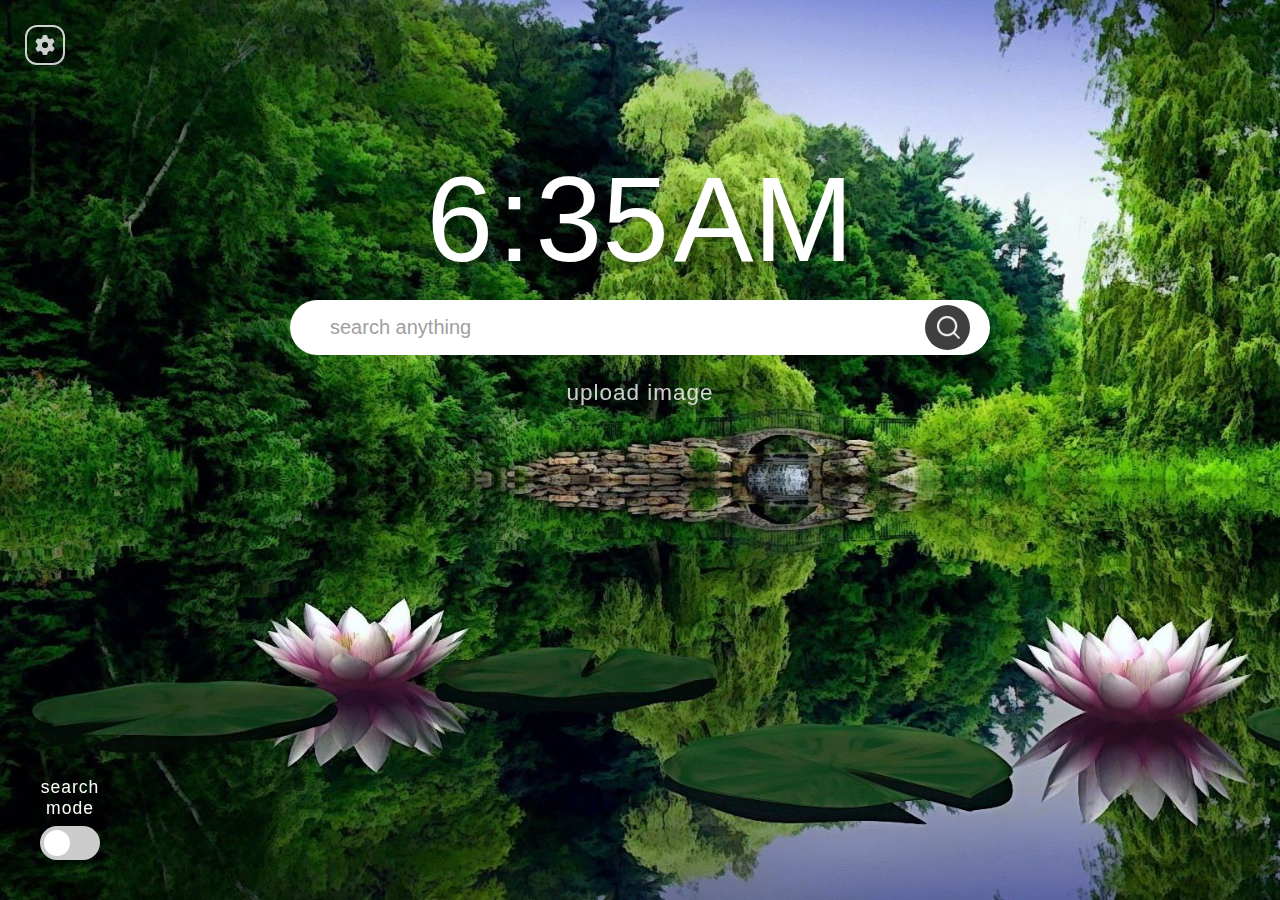
==== index.html @ 4512b282 "Arrow navigation tooltip" ====
<!DOCTYPE html>
<html lang="en" dir="ltr">
  <head>
    <meta charset="utf-8">
    <title>Sketch Tab</title>
    <link rel="stylesheet" href="styles.css">
    <meta name="viewport" content="width=device-width, initial-scale=1.0">
    <script src="index.js" defer></script>
    <link rel = "icon" href = "/images/store_assets/icon256.png" type = "image/x-icon">
  </head>
  <body>
    
    <!-- SEARCH/DRAW SWITCH -->
    <div class="background" id="background-ID">
      <label class="switch">
        <input type="checkbox" id="switch-input"/>
        <span class="slider round"></span>
        <h2 id="switch-text"></h2>
      </label>

      <!-- SETTINGS BUTTON -->
      <div class="settings">
        <button class="settings-button" id="brush">
          <img class="button-image-settings" src="./images/gear.png"></i>
        </button>
      </div>

      <!-- SETTINGS MENU -->
      <div class="settings-menu">
        <div class="settings-menu-container">
          <!-- Colors section -->
          <div class="colors-section">
            <h1 id="text-color">text color</h1>
            <button class="option">
            </button>
            <button class="option selected">
            </button>
            <button class="option">
            </button>
            <button class="option">
            </button>
            <button class="option">
            </button>
            <input class="option" id="settings-color-picker" type="color">
          </div>
          <!-- Backgrounds section -->
          <div class="backgrounds-section">
            <h1 id="text-background">previous backgrounds</h1>
            <button id="saved-background-1">
              <img class="saved-background-img" id="saved-background-img-1" src="./images/background-2.jpg">
            </button>
            <button>
              <img class="saved-background-img" id="saved-background-img-2" src="./images/background-2.jpg">
            </button>
            <button>
              <img class="saved-background-img" id="saved-background-img-3" src="./images/background-2.jpg">
            </button>
          </div>
          <!-- Arrow navigation section -->
          <div class="settings-navigation">
            <button class="settings-next-left" id="settings-next">
              <img src="./images/arrow-left.png"></button>
            <button class="settings-next-right" id="settings-next">
              <img src="./images/arrow-right.png"></button>
            </button>
          </div>
        </div>
      </div>

      <!-- SEARCHING -->
      <div class="searching-background" id="searching-background">
        <label id="input-file-text" for="input-file">upload image</label>
        <input type="file" id="input-file" accept="image/jpeg, image/png, image/jpg, image/webp, image/jfif">
        <div class="time-container">
          <span id="hours">00</span>
          <span id="time-separation">:</span>
          <span id="minutes">00</span>
          <!-- <span>:</span> -->
          <!-- <span id="seconds">00</span> -->
          <span id="session">AM</span>
        </div>

        <form action="https://www.google.com/search" autocomplete="off" method="get" class="search-bar">
          <input type="text" placeholder="search anything" name="q">
          <button type="submit"><img src="./images/search.png" alt=""></button>
        </form> 
      </div>

      <!-- DRAWING -->
      <div class="drawing-background" id="drawing-background">
        <!-- Canvas (What we draw on) -->
        <div class="drawing-board">
          <canvas id="drawing-board"></canvas>
        </div>
        <!-- Toolbar (Ex: Brush, eraser, clear) -->
        <div class="toolbar" id="toolbar">
          <div class="background-bottom-1" id="background-bottom-ID-1">
            <!-- Tools -->
            <h1 id="toolbar-text">toolbar</h1>
            <div class="tools">
              <button class="option active tool" id="brush">
                  <img class="button-image" src="./images/paintbrush-solid.png"></i>
              </button>
              <!-- Brush sizing -->
              <input type="range" id="brush-slider" value="10" min="1" max="50">
              <output id="size-output">10</output>
              <!-- <button class="option tool" id="fill-tool">
                <img class="button-image" src="./images/fill-drip-solid.png"></i>
              </button> -->
              <button class="option tool" id="eraser">
                <img class="button-image" src="./images/eraser-solid.png"></i>
              </button>
              </div>
              <!-- Color selection -->
              <div class="colors">
                <button class="option">
                </button>
                <button class="option selected">
                </button>
                <button class="option">
                </button>
                <button class="option">
                </button>
                <button class="option">
                </button>
                <input class="option" id="color-picker" type="color">
              </div>
            </div> 
          <div class="background-bottom-2" id="background-bottom-ID-2">
            <!-- Shapes -->
            <h1 id="shapes-text">shapes</h1>
            <div class="shapes">
              <p>fill mode</p>
              <button class="option tool" id="rectangle">
                <img class="button-image" src="./images/rectangle.png"></i>
              </button>
              <button class="option tool" id="circle">
                <img class="button-image" src="./images/circle.png"></i>
              </button>
              <button class="option tool" id="triangle">
                <img class="button-image" src="./images/triangle.png"></i>
              </button>
              <button class="option tool" id="line">
                <img class="button-image" src="./images/line.png"></i>
              </button>
              <div class="fill-option">
                <h2>fill option</h2>
                <input id="fill-color" type="checkbox">
              </div>
            </div>
          </div>  
          <div class="background-bottom-3" id="background-bottom-ID-3">
            <!-- Other -->
            <h1 id="other-text">other</h1>
            <div class="other">
              <button class="option tool" id="clear-canvas">
                <img class="button-image" src="./images/trash-can-solid.png"></i>
              </button>
              <button class="option tool" id="save-image">
                <img class="button-image" src="./images/floppy-disk-solid.png"></i>
              </button>
            </div>
          </div>              
        </div>  
      </div>
    </div>
  </body>
</html>
---- styles.css ----
*{
    box-sizing: border-box;
    margin: 0;
    padding: 0;
    font-family: 'Poppins', sans-serif;
    -webkit-user-select: none; /* Safari */
    -ms-user-select: none; /* IE 10 and IE 11 */
    user-select: none; /* Standard syntax */
}

@keyframes slideDown {
    from {
        opacity: 0;
        transform: translateY(-500px);
        filter: blur(3px);
    }

    to {
        opacity: 1;
        transform: translateY(0);
        filter: blur(0);
    }
}

@keyframes slideLeft {
    from {
        transform: translateX(-500px);
        filter: blur(3px);
    }

    to {
        transform: translateX(0);
        filter: blur(0);
    }
}

@keyframes slideRight {
    from {
        transform: translateX(500px);
        filter: blur(3px);
    }

    to {
        transform: translateX(0);
        filter: blur(0);
    }
}

@keyframes slideUp {
    from {
        transform: translateY(500px);
        filter: blur(3px);
    }

    to {
        transform: translateY(0);
        filter: blur(0);
    }
}

@keyframes rotation {
    from {
      transform: rotate(0deg);
    }
    to {
      transform: rotate(359deg);
    }
}

/* Background CSS */
.background {
    display: flex;
    position: relative;
    align-items: center;
    justify-content: center;
    height: 100vh;
    width: 100vw;
    z-index: 0;
    background-size: cover;
}

/* File Selection CSS */

#input-file {
    display: none;
}

#input-file-text {
    color: white;
    position: absolute;
    top: 380px;
    font-size: 22.5px;
    opacity: 0.8;
    transition: opacity 0.5s ease-out;
    letter-spacing: 1px;
}

#input-file-text:hover {
    opacity: 1;
    cursor: pointer;
}

/* Switch CSS */
.switch {
    position: absolute;
    display: inline-block;
    width: 60px;
    height: 34px;
    z-index: 1;
    bottom: 40px;
    left: 40px;
    z-index: 5;
    animation: slideLeft 1s;
    /* box-shadow: 4px 4px 0px rgb(0, 0, 0, 0.2); */
}

.switch input { 
    opacity: 0;
    width: 0;
    height: 0;
}

.slider {
    position: absolute;
    cursor: pointer;
    top: 0;
    left: 0;
    right: 0;
    bottom: 0;
    background-color: #ccc;
    -webkit-transition: .4s;
    transition: .4s;
}

.slider:before {
    position: absolute;
    content: "";
    height: 26px;
    width: 26px;
    left: 4px;
    bottom: 4px;
    background-color: white;
    -webkit-transition: .4s;
    transition: .4s;
}

input:checked + .slider {
    background-color: #2196F3;
}

input:focus + .slider {
    box-shadow: 0 0 1px #2196F3;
}

input:checked + .slider:before {
    -webkit-transform: translateX(26px);
    -ms-transform: translateX(26px);
    transform: translateX(26px);
}

.slider.round {
    border-radius: 34px;
}
  
.slider.round:before {
    border-radius: 50%;
}

#switch-text {
    position: relative;
    text-align: center;
    font-weight: 100;
    bottom: 67.5px;
    font-size: 17.5px;
    pointer-events: none;
    color: white;
    letter-spacing: 1px;
    animation: slideLeft 1s;
}

/* SEARCHING CSS */
.searching-background {
    display: flex;
    position: relative;
    background-color: transparent;
    justify-content: center;
    align-items: center;
    height: 100vh;
    width: 100vw;
    z-index: 0;
    animation: slideDown 0.75s;
}

/* Settings CSS */
.settings-container {
    position: absolute;
    left: 0;
    top: 0;
    width: 200px;
    height: 550px;
    background-color: rgb(0, 0, 0, 0.5);
    z-index: 5;
}

.settings {
    display: flex;
    position: absolute;
    left: 20px;
    top: 20px;
    width: 50px;
    height: 50px;
    justify-content: center;
    align-items: center;
    animation: slideDown 1.25s;
    z-index: 10;
    transition: left 0.5s ease-in-out;
}

.settings:hover + .settings-menu {
    left: 0px;
}

.settings-button {
    position: absolute;
    font-size: 1px;
    background-color: transparent;
    border: 2px solid #fff;
    padding: 8px;
    /* box-shadow: 0.2vw 0.2vw 0px rgb(0, 0, 0, 0.5); */
    border-radius: 30%;
    opacity: 0.8;
    transition: opacity 0.5s ease-out;
    z-index: 5;
}

.settings-button:hover {
    opacity: 1;
}

.settings-button:hover > .button-image-settings {
    animation: rotation 5s infinite linear;
}

.settings-button:active {
    background-color: rgb(133, 133, 133, 0.3);
}

.button-image-settings {
    width: 20px;
    height: 20px;
    color: white;
    filter: invert(100%);
}

/* Settings Menu CSS */
.settings-menu {
    position: absolute;
    align-items: center;
    justify-content: center;
    left: -200px;
    top: 0;
    width: 10%;
    height: 80%;
    transition: left 0.5s ease-out;
    background-color: rgb(0, 0, 0, 0.15);
    border-radius: 0px 10px 10px 0px;
    z-index: 5;
}

.settings-menu-container {
    justify-content: center;
    align-items: center;
}

.settings-menu:hover {
    left: 0;
}

.colors-section {
    position: absolute;
    display: flex;
    flex-direction: column;
    width: 100%;
    height: 100%;
    align-items: center;
    justify-content: center;
    /* background-color: rgb(0, 0, 0, 0.3); */
}

.colors-section h1 {
    position: relative;
    color: white;
    text-align: center;
    font-size: 1.25vw;
    letter-spacing: 3px;
    margin-top: 15%;
    /* text-shadow: 2px 2px 0vw rgb(0, 0, 0, 0.25); */
}

.colors-section .option {
    background-color: white;
    color: black;
    border: 2px solid #000000; /* Green */
    padding: 10%;
    box-shadow: 4px 4px 0px rgb(0, 0, 0, 0.5);
    border-radius: 10%;
    opacity: 0.8;
    z-index: 1000;
    width: 50%;
    margin: 10%;
    transition: 0.3s ease-out;
}

.colors-section .option:hover {
    opacity: 1;
    cursor: pointer;
    width: 55%;
}

.colors-section .option:hover:active {
    background-color: rgb(197, 197, 197);
}

.colors-section .option:nth-child(2) {
    background-color: #fff;
    color: #fff;
}

.colors-section .option:nth-child(3) {
    background-color: #000;
    color: #000;
}

.colors-section .option:nth-child(4) {
    background-color: #E02020;
    color: #E02020;
}

.colors-section .option:nth-child(5) {
    background-color: #6DD400;
    color: #6DD400;
}

.colors-section .option:nth-child(6) {
    background-color: #4A98F7;
    color: #4A98F7;
}

.colors-section .option:nth-child(7) {
    background-color: white;
}

.backgrounds-section {
    position: absolute;
    display: none;
    flex-direction: column;
    width: 100%;
    height: 100%;
    /* background-color: rgb(0, 255, 0, 0.2); */
    justify-content: center;
    align-items: center;
}

.backgrounds-section h1 {
    color: white;
    text-align: center;
    font-size: 1.1vw;
    letter-spacing: 3px;
    margin-top: 15%;
    /* text-shadow: 2px 2px 0vw rgb(0, 0, 0, 0.25); */
}

.backgrounds-section button {
    position: relative;
    width: 80%;
    height: 12.5%;
    border-radius: 20px;
    margin: 20%;
    color: white;
    background-color: transparent;
    background: none;
    border: none;
    transition: 0.3s ease-out;
    background-color: #000;
}

.backgrounds-section button:hover {
    width: 90%;
    height: 14%;
}

.backgrounds-section button:hover:active {
    border: 4px solid #ffffff;
}

.backgrounds-section img {
    width: 100%;
    height: 100%;
    border-radius: 20px;
}

.backgrounds-section button:hover {
    cursor: pointer;
}

/* Settings Arrows CSS */
.settings-navigation {
    position: absolute;
    bottom: 0;
    display: flex;
    height: 10%;
    width: 100%;
    align-items: end;
}

.settings-navigation img {
    width: 40%;
    height: 50%;
}

#settings-next {
    top: 2vw;
    width: 50%;
    font-size: 20px;
    border-radius: 20px;
    margin: 4%;
    margin-bottom: 10%;
    border: none;
    opacity: 0.5;
    transition: 0.3s ease-out;
}

#settings-next:hover {
    cursor: pointer;
    opacity: 1;
}

#settings-next:hover:active {
    background-color: rgb(197, 197, 197);
}

/* Digital clock CSS */
.time-container {
    position: absolute;
    top: 150px;
    animation: slideDown 1s;
}

.time-container span {
    color: white;
    font-size: 120px;
    text-shadow: 5px 5px 0vw rgb(0, 0, 0, 0.25);
}

/* Search bar CSS */
.search-bar {
    display: flex;
    position: absolute;
    align-items: center;
    top: 300px;
    max-height: 55px;
    max-width: 700px;
    width: 100%;
    border-radius: 60px;
    padding: 10px 20px;
    background: rgb(255, 255, 255, 1);
    backdrop-filter: blur(4px) saturate(180%);
}

.search-bar input {
    background: transparent;
    flex: 1;
    border: 0;
    outline: none;
    padding: 24px 20px;
    font-size: 20px;
    color: #a0a0a0;
    /* color: #cac7ff;     */
}

::placeholder {
    color: #a0a0a0;
    /* color: #cac7ff;     */
}

.search-bar button img {
    width: 25px;
}

.search-bar button {
    border: 0;
    border-radius: 50%;
    width: 45px;
    height: 45px;
    background: #3f3f3f;
    /* background: #59629b; */
    cursor: pointer;
}

/* DRAWING CSS */
.drawing-background {
    opacity: 0;
    display: flex;
    position: fixed;
    background-color: transparent;
    align-items: center;
    justify-content: center;
    height: 100vh;
    width: 100vw;
    z-index: 0;
}

.background-bottom-1 {
    position: absolute;
    bottom: 2vw;
    left: 18vw;
    width: 20vw;
    height: 9vw;
    border-radius: 1vw;
    box-shadow: 0.3vw 0.3vw 0px rgb(0, 0, 0, 0.25);
    z-index: 0;
    opacity: 0.8;
    animation: slideUp 0.75s;
    transition: opacity 0.3s ease-out;
}

.background-bottom-1:hover {
    opacity: 1;
}

.background-bottom-2 {
    position: absolute;
    margin: auto;
    bottom: 2vw;
    right: 40vw;
    width: 20vw;
    height: 9vw;
    border-radius: 1vw;
    box-shadow: 0.3vw 0.3vw 0px rgb(0, 0, 0, 0.25);
    z-index: 0;
    opacity: 0.8;
    animation: slideUp 1s;
    transition: opacity 0.3s ease-out;
}

.background-bottom-2:hover {
    opacity: 1;
}

.background-bottom-3 {
    position: absolute;
    bottom: 2vw;
    right: 18vw;
    width: 20vw;
    height: 9vw;
    border-radius: 1vw;
    box-shadow: 0.3vw 0.3vw 0px rgb(0, 0, 0, 0.25);
    z-index: 0;
    opacity: 0.8;
    animation: slideUp 1.25s;
    transition: opacity 0.3s ease-out;
}

.background-bottom-3:hover {
    opacity: 1;
}

/* Canvas CSS */
.drawing-board {
    position: absolute;
    top: 3vw;
    margin: auto;
    width: 70%;
    height: 60%;
    background-color: #fff;
    border-radius: 2vw;
    box-shadow: 0.8vw 0.8vw 0px rgb(0, 0, 0, 0.5);
    animation: slideDown 0.75s;

}
/* Toolbar CSS */
.toolbar {
    position: absolute;
    bottom: 0;
    background-color: transparent;
    text-align: center;
    height: 10vw;
    width: 100%;
    margin: 0;
}

.toolbar h1 {
    position: relative;
    bottom: 2.5vw;
    font-size: 1.5vw;
    letter-spacing: .5vw;
    color: white;
    text-shadow: 0.1vw 0.1vw 0vw rgb(0, 0, 0, 0.25);
    opacity: .9;
    pointer-events: none;
}

.toolbar p {
    position: relative;
    top: 5vw;
    right: 5vw;
    font-size: 1vw;
    color: black;
    font-weight: 700;
    opacity: 0;
}

.toolbar a {
    text-decoration: none;
}

/* Selection boxes CSS */
.option {
    position: relative;
    margin: 16px;
    font-size: 8px;
    background-color: white;
    color: black;
    border: 0.15vw solid #000000; /* Green */
    padding: 8px;
    box-shadow: 4px 4px 0px rgb(0, 0, 0, 0.5);
    border-radius: 10px;
    opacity: 0.8;
}

.option:hover {
    opacity: 1;
    cursor: pointer;
}

.option:active {
    background-color: rgb(197, 197, 197);
}

.button-image {
    width: 1vw;
    height: 1vw;
}

/* Tools CSS */
.tools {
    position: absolute;
    left: 0.5vw;
    bottom: 5vw;
    z-index: 5;
}

#fill-tool {
    position: absolute;
    left: 11.5vw;
}

#eraser {
    position: absolute;
    left: 15vw;
}

#brush-slider {
    position: absolute;
    bottom: 2vw;
    background: #4af778;
}

#size-output {
    position: relative;
    font-size: 1vw;
    top: 1.5vw;
}

#color-picker {
    position: relative;
    top: 0.3vw;
}

#drawing-board {
    width: 100%;
    height: 100%;
    border-radius: 2vw;
}

/* Shapes CSS */
.shapes {
    position: absolute;
    left: 1vw;
    bottom: 5vw;
}

.fill-option {
    display: flex;
    flex-direction: row;
    position: absolute;
    width: 100%;
    top: 7vw;
    background-color: #000;
}

.fill-option h2 {
    color: white;
    position: absolute;
    left: 3.5vw;
    bottom: -1.2vw;
    font-size: 1.25vw;
    letter-spacing: 2px;
}

#fill-color {
    position: absolute;
    left: 11vw;
    width: 1vw;
    height: 1vw;
}


/* Other CSS */
.other {
    position: absolute;
    left: 1vw;
    bottom: 5vw;
}

/* Colors CSS */
.colors {
    position: absolute;
    width: 100%;
    bottom: 1vw;
}

/* Color selection boxes CSS */
.colors .option {
    position: relative;
    top: 0vw;
    margin: 0.5vw;
    background-color: white;
    color: black;
    border: 2px solid #000000; /* Green */
    padding: 10px;
    box-shadow: 4px 4px 0px rgb(0, 0, 0, 0.5);
    border-radius: 0vw;
    opacity: 0.8;
}

.colors .option:hover {
    cursor: pointer;
    opacity: 1;
}

.colors .option:hover:active {
    background-color: rgb(197, 197, 197);
}

.colors .option:nth-child(1) {
    background-color: #fff;
    color: #fff;
}

.colors .option:nth-child(2) {
    background-color: #000;
    color: #000;
}

.colors .option:nth-child(3) {
    background-color: #E02020;
    color: #E02020;
}

.colors .option:nth-child(4) {
    background-color: #6DD400;
    color: #6DD400;
}

.colors .option:nth-child(5) {
    background-color: #4A98F7;
    color: #4A98F7;
}

.colors .option:nth-child(6) {
    background-color: #fff;
}

/* Range slider CSS */
@media screen and (-webkit-min-device-pixel-ratio:0) {
    input[type='range'] {
      overflow: hidden;
      width: 6.5vw;
      -webkit-appearance: none;
      border-radius: 1vw;
    }
    
    input[type='range']::-webkit-slider-runnable-track {
      height: .6vw;
      -webkit-appearance: none;
    }
    
    input[type='range']::-webkit-slider-thumb {
      width: 0.6vw;
      -webkit-appearance: none;
      height: 1vw;
      cursor: pointer;
      background: #434343;
      box-shadow: 80px 0 0 80px #f74343;
    }
}
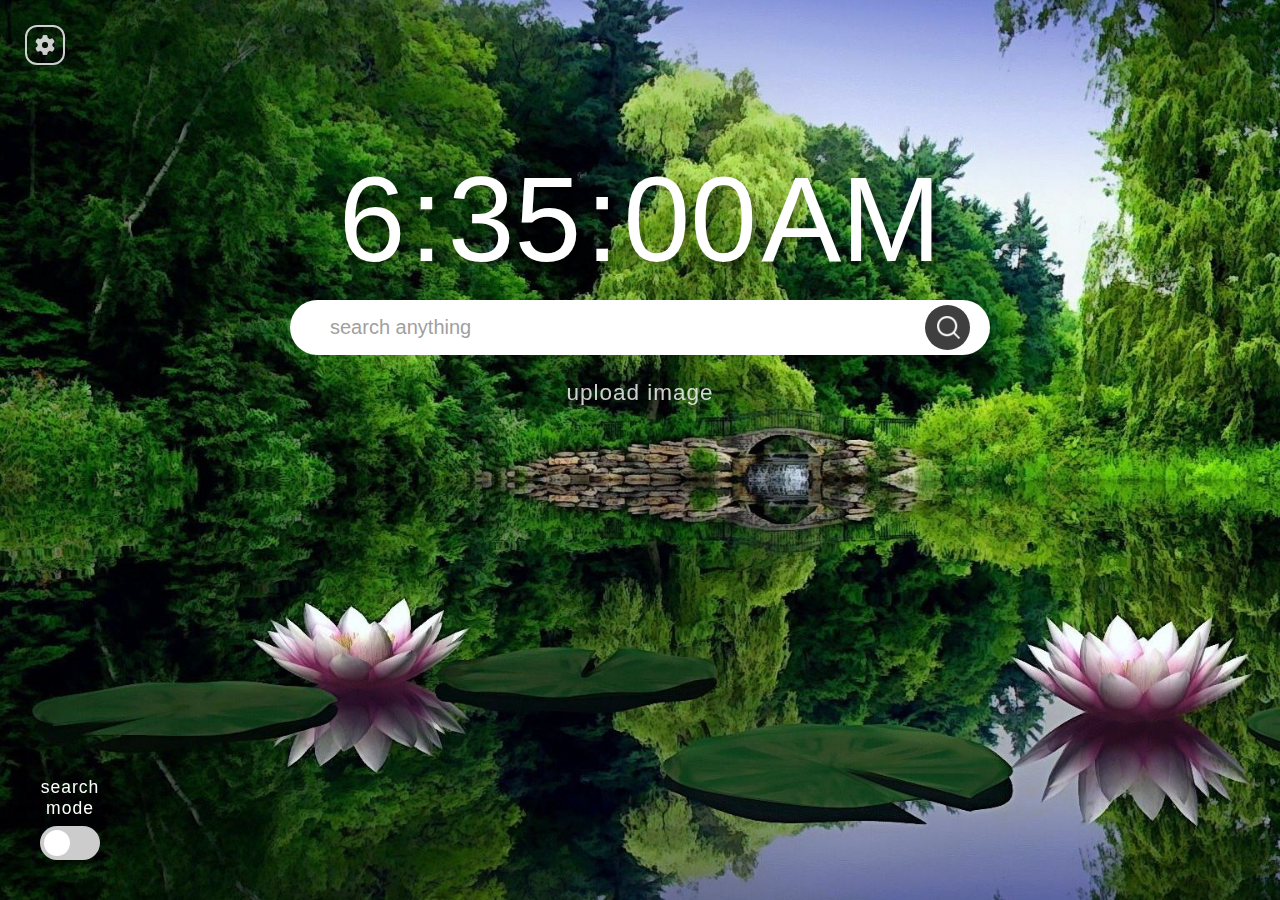
==== commit e885d778: "Work on making the checkbox functionality work for time" ====
--- a/index.html
+++ b/index.html
@@ -30,39 +30,27 @@
         <div class="settings-menu-container">
           <!-- Colors section -->
           <div class="colors-section">
-            <h1 id="text-color">text color</h1>
-            <button class="option">
-            </button>
-            <button class="option selected">
-            </button>
-            <button class="option">
-            </button>
-            <button class="option">
-            </button>
-            <button class="option">
-            </button>
+            <h1 id="text-color">Text Color</h1>
+            <button class="option"></button>
+            <button class="option selected"></button>
             <input class="option" id="settings-color-picker" type="color">
           </div>
-          <!-- Backgrounds section -->
-          <div class="backgrounds-section">
-            <h1 id="text-background">previous backgrounds</h1>
-            <button id="saved-background-1">
-              <img class="saved-background-img" id="saved-background-img-1" src="./images/background-2.jpg">
-            </button>
-            <button>
-              <img class="saved-background-img" id="saved-background-img-2" src="./images/background-2.jpg">
-            </button>
-            <button>
-              <img class="saved-background-img" id="saved-background-img-3" src="./images/background-2.jpg">
-            </button>
+          <div class="divider"></div>
+          <!-- Time formatting section -->
+          <div class="time-section">
+            <h1 id="text-background">Time Formatting</h1>
+            <div>
+              <input type="checkbox" id="display-seconds">
+              <label>Display Seconds</label><br>
+            </div>
+            <div>
+              <input type="checkbox" id="display-am-pm">
+              <label>Display AM/PM</label><br>
+            </div>
           </div>
-          <!-- Arrow navigation section -->
-          <div class="settings-navigation">
-            <button class="settings-next-left" id="settings-next">
-              <img src="./images/arrow-left.png"></button>
-            <button class="settings-next-right" id="settings-next">
-              <img src="./images/arrow-right.png"></button>
-            </button>
+          <div class="divider"></div>
+          <div class="feedback-section">
+            <a href="mailto:michael@michaelmcgarvey.com">Leave Feedback!</a>
           </div>
         </div>
       </div>
@@ -75,8 +63,10 @@
           <span id="hours">00</span>
           <span id="time-separation">:</span>
           <span id="minutes">00</span>
-          <!-- <span>:</span> -->
-          <!-- <span id="seconds">00</span> -->
+          <div id="seconds-container">
+            <span>:</span>
+            <span id="seconds">00</span>
+          </div>
           <span id="session">AM</span>
         </div>
 
@@ -96,7 +86,7 @@
         <div class="toolbar" id="toolbar">
           <div class="background-bottom-1" id="background-bottom-ID-1">
             <!-- Tools -->
-            <h1 id="toolbar-text">toolbar</h1>
+            <h1 id="toolbar-text">Toolbar</h1>
             <div class="tools">
               <button class="option active tool" id="brush">
                   <img class="button-image" src="./images/paintbrush-solid.png"></i>
@@ -128,7 +118,7 @@
             </div> 
           <div class="background-bottom-2" id="background-bottom-ID-2">
             <!-- Shapes -->
-            <h1 id="shapes-text">shapes</h1>
+            <h1 id="shapes-text">Shapes</h1>
             <div class="shapes">
               <p>fill mode</p>
               <button class="option tool" id="rectangle">
@@ -144,14 +134,14 @@
                 <img class="button-image" src="./images/line.png"></i>
               </button>
               <div class="fill-option">
-                <h2>fill option</h2>
+                <h2>Fill Option</h2>
                 <input id="fill-color" type="checkbox">
               </div>
             </div>
           </div>  
           <div class="background-bottom-3" id="background-bottom-ID-3">
             <!-- Other -->
-            <h1 id="other-text">other</h1>
+            <h1 id="other-text">Other</h1>
             <div class="other">
               <button class="option tool" id="clear-canvas">
                 <img class="button-image" src="./images/trash-can-solid.png"></i>
--- a/styles.css
+++ b/styles.css
@@ -1,807 +1,821 @@
-*{
-    box-sizing: border-box;
-    margin: 0;
-    padding: 0;
-    font-family: 'Poppins', sans-serif;
-    -webkit-user-select: none; /* Safari */
-    -ms-user-select: none; /* IE 10 and IE 11 */
-    user-select: none; /* Standard syntax */
-}
-
+* {
+  box-sizing: border-box;
+  margin: 0;
+  padding: 0;
+  font-family: "Poppins", sans-serif;
+  -webkit-user-select: none; /* Safari */
+  -ms-user-select: none; /* IE 10 and IE 11 */
+  user-select: none; /* Standard syntax */
+}
+
+/* Animations CSS */
 @keyframes slideDown {
-    from {
-        opacity: 0;
-        transform: translateY(-500px);
-        filter: blur(3px);
-    }
-
-    to {
-        opacity: 1;
-        transform: translateY(0);
-        filter: blur(0);
-    }
+  from {
+    opacity: 0;
+    transform: translateY(-500px);
+    filter: blur(3px);
+  }
+
+  to {
+    opacity: 1;
+    transform: translateY(0);
+    filter: blur(0);
+  }
 }
 
 @keyframes slideLeft {
-    from {
-        transform: translateX(-500px);
-        filter: blur(3px);
-    }
-
-    to {
-        transform: translateX(0);
-        filter: blur(0);
-    }
+  from {
+    transform: translateX(-500px);
+    filter: blur(3px);
+  }
+
+  to {
+    transform: translateX(0);
+    filter: blur(0);
+  }
 }
 
 @keyframes slideRight {
-    from {
-        transform: translateX(500px);
-        filter: blur(3px);
-    }
-
-    to {
-        transform: translateX(0);
-        filter: blur(0);
-    }
+  from {
+    transform: translateX(500px);
+    filter: blur(3px);
+  }
+
+  to {
+    transform: translateX(0);
+    filter: blur(0);
+  }
 }
 
 @keyframes slideUp {
-    from {
-        transform: translateY(500px);
-        filter: blur(3px);
-    }
-
-    to {
-        transform: translateY(0);
-        filter: blur(0);
-    }
+  from {
+    transform: translateY(500px);
+    filter: blur(3px);
+  }
+
+  to {
+    transform: translateY(0);
+    filter: blur(0);
+  }
 }
 
 @keyframes rotation {
-    from {
-      transform: rotate(0deg);
-    }
-    to {
-      transform: rotate(359deg);
-    }
+  from {
+    transform: rotate(0deg);
+  }
+  to {
+    transform: rotate(359deg);
+  }
 }
 
 /* Background CSS */
 .background {
-    display: flex;
-    position: relative;
-    align-items: center;
-    justify-content: center;
-    height: 100vh;
-    width: 100vw;
-    z-index: 0;
-    background-size: cover;
+  display: flex;
+  position: relative;
+  align-items: center;
+  justify-content: center;
+  height: 100vh;
+  width: 100vw;
+  z-index: 0;
+  background-size: cover;
 }
 
 /* File Selection CSS */
-
 #input-file {
-    display: none;
+  display: none;
 }
 
 #input-file-text {
-    color: white;
-    position: absolute;
-    top: 380px;
-    font-size: 22.5px;
-    opacity: 0.8;
-    transition: opacity 0.5s ease-out;
-    letter-spacing: 1px;
+  color: white;
+  position: absolute;
+  top: 380px;
+  font-size: 22.5px;
+  opacity: 0.8;
+  transition: opacity 0.5s ease-out;
+  letter-spacing: 1px;
 }
 
 #input-file-text:hover {
-    opacity: 1;
-    cursor: pointer;
+  opacity: 1;
+  cursor: pointer;
 }
 
 /* Switch CSS */
 .switch {
-    position: absolute;
-    display: inline-block;
-    width: 60px;
-    height: 34px;
-    z-index: 1;
-    bottom: 40px;
-    left: 40px;
-    z-index: 5;
-    animation: slideLeft 1s;
-    /* box-shadow: 4px 4px 0px rgb(0, 0, 0, 0.2); */
-}
-
-.switch input { 
-    opacity: 0;
-    width: 0;
-    height: 0;
+  position: absolute;
+  display: inline-block;
+  width: 60px;
+  height: 34px;
+  z-index: 1;
+  bottom: 40px;
+  left: 40px;
+  z-index: 5;
+  animation: slideLeft 1s;
+}
+
+.switch input {
+  opacity: 0;
+  width: 0;
+  height: 0;
 }
 
 .slider {
-    position: absolute;
-    cursor: pointer;
-    top: 0;
-    left: 0;
-    right: 0;
-    bottom: 0;
-    background-color: #ccc;
-    -webkit-transition: .4s;
-    transition: .4s;
+  position: absolute;
+  cursor: pointer;
+  top: 0;
+  left: 0;
+  right: 0;
+  bottom: 0;
+  background-color: #ccc;
+  -webkit-transition: 0.4s;
+  transition: 0.4s;
 }
 
 .slider:before {
-    position: absolute;
-    content: "";
-    height: 26px;
-    width: 26px;
-    left: 4px;
-    bottom: 4px;
-    background-color: white;
-    -webkit-transition: .4s;
-    transition: .4s;
+  position: absolute;
+  content: "";
+  height: 26px;
+  width: 26px;
+  left: 4px;
+  bottom: 4px;
+  background-color: white;
+  -webkit-transition: 0.4s;
+  transition: 0.4s;
 }
 
 input:checked + .slider {
-    background-color: #2196F3;
+  background-color: #2196f3;
 }
 
 input:focus + .slider {
-    box-shadow: 0 0 1px #2196F3;
+  box-shadow: 0 0 1px #2196f3;
 }
 
 input:checked + .slider:before {
-    -webkit-transform: translateX(26px);
-    -ms-transform: translateX(26px);
-    transform: translateX(26px);
+  -webkit-transform: translateX(26px);
+  -ms-transform: translateX(26px);
+  transform: translateX(26px);
 }
 
 .slider.round {
-    border-radius: 34px;
-}
-  
+  border-radius: 34px;
+}
+
 .slider.round:before {
-    border-radius: 50%;
+  border-radius: 50%;
 }
 
 #switch-text {
-    position: relative;
-    text-align: center;
-    font-weight: 100;
-    bottom: 67.5px;
-    font-size: 17.5px;
-    pointer-events: none;
-    color: white;
-    letter-spacing: 1px;
-    animation: slideLeft 1s;
+  position: relative;
+  text-align: center;
+  font-weight: 100;
+  bottom: 67.5px;
+  font-size: 17.5px;
+  pointer-events: none;
+  color: white;
+  letter-spacing: 1px;
+  animation: slideLeft 1s;
 }
 
 /* SEARCHING CSS */
 .searching-background {
-    display: flex;
-    position: relative;
-    background-color: transparent;
-    justify-content: center;
-    align-items: center;
-    height: 100vh;
-    width: 100vw;
-    z-index: 0;
-    animation: slideDown 0.75s;
+  display: flex;
+  position: relative;
+  background-color: transparent;
+  justify-content: center;
+  align-items: center;
+  height: 100vh;
+  width: 100vw;
+  z-index: 0;
+  animation: slideDown 0.75s;
 }
 
 /* Settings CSS */
 .settings-container {
-    position: absolute;
-    left: 0;
-    top: 0;
-    width: 200px;
-    height: 550px;
-    background-color: rgb(0, 0, 0, 0.5);
-    z-index: 5;
+  position: absolute;
+  left: 0;
+  top: 0;
+  width: 200px;
+  height: 550px;
+  background-color: rgb(0, 0, 0, 0.5);
+  z-index: 5;
 }
 
 .settings {
-    display: flex;
-    position: absolute;
-    left: 20px;
-    top: 20px;
-    width: 50px;
-    height: 50px;
-    justify-content: center;
-    align-items: center;
-    animation: slideDown 1.25s;
-    z-index: 10;
-    transition: left 0.5s ease-in-out;
+  display: flex;
+  position: absolute;
+  left: 20px;
+  top: 20px;
+  width: 50px;
+  height: 50px;
+  justify-content: center;
+  align-items: center;
+  animation: slideDown 1.25s;
+  z-index: 10;
+  transition: left 0.5s ease-in-out;
 }
 
 .settings:hover + .settings-menu {
-    left: 0px;
+  left: 0px;
 }
 
 .settings-button {
-    position: absolute;
-    font-size: 1px;
-    background-color: transparent;
-    border: 2px solid #fff;
-    padding: 8px;
-    /* box-shadow: 0.2vw 0.2vw 0px rgb(0, 0, 0, 0.5); */
-    border-radius: 30%;
-    opacity: 0.8;
-    transition: opacity 0.5s ease-out;
-    z-index: 5;
+  position: absolute;
+  font-size: 1px;
+  background-color: transparent;
+  border: 2px solid #fff;
+  padding: 8px;
+  border-radius: 30%;
+  opacity: 0.8;
+  transition: opacity 0.5s ease-out;
+  z-index: 5;
 }
 
 .settings-button:hover {
-    opacity: 1;
+  opacity: 1;
 }
 
 .settings-button:hover > .button-image-settings {
-    animation: rotation 5s infinite linear;
+  animation: rotation 5s infinite linear;
 }
 
 .settings-button:active {
-    background-color: rgb(133, 133, 133, 0.3);
+  background-color: rgb(133, 133, 133, 0.3);
 }
 
 .button-image-settings {
-    width: 20px;
-    height: 20px;
-    color: white;
-    filter: invert(100%);
+  width: 20px;
+  height: 20px;
+  color: white;
+  filter: invert(100%);
 }
 
 /* Settings Menu CSS */
 .settings-menu {
-    position: absolute;
-    align-items: center;
-    justify-content: center;
-    left: -200px;
-    top: 0;
-    width: 10%;
-    height: 80%;
-    transition: left 0.5s ease-out;
-    background-color: rgb(0, 0, 0, 0.15);
-    border-radius: 0px 10px 10px 0px;
-    z-index: 5;
+  position: absolute;
+  align-items: center;
+  justify-content: center;
+  left: -200px;
+  top: 0;
+  width: 10%;
+  height: 80%;
+  transition: left 0.5s ease-out;
+  background-color: rgb(0, 0, 0, 0.15);
+  border-radius: 0px 10px 10px 0px;
+  z-index: 5;
 }
 
 .settings-menu-container {
-    justify-content: center;
-    align-items: center;
+  position: relative;
+  display: flex;
+  flex-direction: column;
+  width: 100%;
+  height: 90%;
+  top: 10%;
+  justify-content: center;
+  align-items: center;
 }
 
 .settings-menu:hover {
-    left: 0;
+  left: 0;
 }
 
 .colors-section {
-    position: absolute;
-    display: flex;
-    flex-direction: column;
-    width: 100%;
-    height: 100%;
-    align-items: center;
-    justify-content: center;
-    /* background-color: rgb(0, 0, 0, 0.3); */
+  position: relative;
+  display: flex;
+  flex-direction: column;
+  width: 100%;
+  height: 100%;
+  align-items: center;
+  justify-content: center;
 }
 
 .colors-section h1 {
-    position: relative;
-    color: white;
-    text-align: center;
-    font-size: 1.25vw;
-    letter-spacing: 3px;
-    margin-top: 15%;
-    /* text-shadow: 2px 2px 0vw rgb(0, 0, 0, 0.25); */
+  position: relative;
+  color: white;
+  text-align: center;
+  font-size: 1.25vw;
+  letter-spacing: 3px;
+  margin-top: 15%;
 }
 
 .colors-section .option {
-    background-color: white;
-    color: black;
-    border: 2px solid #000000; /* Green */
-    padding: 10%;
-    box-shadow: 4px 4px 0px rgb(0, 0, 0, 0.5);
-    border-radius: 10%;
-    opacity: 0.8;
-    z-index: 1000;
-    width: 50%;
-    margin: 10%;
-    transition: 0.3s ease-out;
+  background-color: white;
+  color: black;
+  border: 2px solid #000000;
+  padding: 10%;
+  box-shadow: 4px 4px 0px rgb(0, 0, 0, 0.5);
+  border-radius: 10%;
+  opacity: 0.8;
+  z-index: 1000;
+  width: 50%;
+  margin: 10%;
+  transition: 0.3s ease-out;
 }
 
 .colors-section .option:hover {
-    opacity: 1;
-    cursor: pointer;
-    width: 55%;
+  opacity: 1;
+  cursor: pointer;
+  width: 55%;
 }
 
 .colors-section .option:hover:active {
-    background-color: rgb(197, 197, 197);
+  background-color: rgb(197, 197, 197);
 }
 
 .colors-section .option:nth-child(2) {
-    background-color: #fff;
-    color: #fff;
+  background-color: #fff;
+  color: #fff;
 }
 
 .colors-section .option:nth-child(3) {
-    background-color: #000;
-    color: #000;
+  background-color: #000;
+  color: #000;
 }
 
 .colors-section .option:nth-child(4) {
-    background-color: #E02020;
-    color: #E02020;
+  background-color: #e02020;
+  color: #e02020;
 }
 
 .colors-section .option:nth-child(5) {
-    background-color: #6DD400;
-    color: #6DD400;
+  background-color: #6dd400;
+  color: #6dd400;
 }
 
 .colors-section .option:nth-child(6) {
-    background-color: #4A98F7;
-    color: #4A98F7;
+  background-color: #4a98f7;
+  color: #4a98f7;
 }
 
 .colors-section .option:nth-child(7) {
-    background-color: white;
-}
-
-.backgrounds-section {
-    position: absolute;
-    display: none;
-    flex-direction: column;
-    width: 100%;
-    height: 100%;
-    /* background-color: rgb(0, 255, 0, 0.2); */
-    justify-content: center;
-    align-items: center;
-}
-
-.backgrounds-section h1 {
-    color: white;
-    text-align: center;
-    font-size: 1.1vw;
-    letter-spacing: 3px;
-    margin-top: 15%;
-    /* text-shadow: 2px 2px 0vw rgb(0, 0, 0, 0.25); */
-}
-
-.backgrounds-section button {
-    position: relative;
-    width: 80%;
-    height: 12.5%;
-    border-radius: 20px;
-    margin: 20%;
-    color: white;
-    background-color: transparent;
-    background: none;
-    border: none;
-    transition: 0.3s ease-out;
-    background-color: #000;
-}
-
-.backgrounds-section button:hover {
-    width: 90%;
-    height: 14%;
-}
-
-.backgrounds-section button:hover:active {
-    border: 4px solid #ffffff;
-}
-
-.backgrounds-section img {
-    width: 100%;
-    height: 100%;
-    border-radius: 20px;
-}
-
-.backgrounds-section button:hover {
-    cursor: pointer;
+  background-color: white;
+}
+
+.time-section {
+  position: relative;
+  display: flex;
+  flex-direction: column;
+  width: 100%;
+  height: 100%;
+  justify-content: baseline;
+  align-items: center;
+}
+
+.time-section div {
+  position: relative;
+  gap: 10px;
+  display: flex;
+  align-items: center;
+  top: 10px;
+  width: 100%;
+  left: 15px;
+  padding: 5px;
+}
+
+.time-section div label {
+  color: white;
+}
+
+.time-section h1 {
+  position: relative;
+  color: white;
+  text-align: center;
+  font-size: 1.25vw;
+  letter-spacing: 3px;
+  margin-top: 15%;
+}
+
+.feedback-section {
+  position: relative;
+  display: flex;
+  flex-direction: column;
+  width: 100%;
+  height: 100%;
+  justify-content: center;
+  align-items: center;
+}
+
+.feedback-section a {
+  background: #4e9caf;
+  padding: 10px;
+  text-align: center;
+  border-radius: 5px;
+  color: white;
+  font-weight: bold;
+  text-decoration: none;
+  transition: 0.3s ease-out;
+}
+
+.feedback-section a:hover {
+  background: #4990a1;
+}
+
+.feedback-section a:active {
+  background: #3e7b8a;
+}
+
+.divider {
+  width: 80%;
+  height: 2px;
+  background-color: rgb(170, 170, 170, 0.5);
 }
 
 /* Settings Arrows CSS */
 .settings-navigation {
-    position: absolute;
-    bottom: 0;
-    display: flex;
-    height: 10%;
-    width: 100%;
-    align-items: end;
+  position: absolute;
+  bottom: 0;
+  display: flex;
+  height: 10%;
+  width: 100%;
+  align-items: end;
 }
 
 .settings-navigation img {
-    width: 40%;
-    height: 50%;
+  width: 40%;
+  height: 50%;
 }
 
 #settings-next {
-    top: 2vw;
-    width: 50%;
-    font-size: 20px;
-    border-radius: 20px;
-    margin: 4%;
-    margin-bottom: 10%;
-    border: none;
-    opacity: 0.5;
-    transition: 0.3s ease-out;
+  top: 2vw;
+  width: 50%;
+  font-size: 20px;
+  border-radius: 20px;
+  margin: 4%;
+  margin-bottom: 10%;
+  border: none;
+  opacity: 0.5;
+  transition: 0.3s ease-out;
 }
 
 #settings-next:hover {
-    cursor: pointer;
-    opacity: 1;
+  cursor: pointer;
+  opacity: 1;
 }
 
 #settings-next:hover:active {
-    background-color: rgb(197, 197, 197);
+  background-color: rgb(197, 197, 197);
 }
 
 /* Digital clock CSS */
 .time-container {
-    position: absolute;
-    top: 150px;
-    animation: slideDown 1s;
+  position: absolute;
+  top: 150px;
+  animation: slideDown 1s;
 }
 
 .time-container span {
-    color: white;
-    font-size: 120px;
-    text-shadow: 5px 5px 0vw rgb(0, 0, 0, 0.25);
+  color: white;
+  font-size: 120px;
+  text-shadow: 5px 5px 0vw rgb(0, 0, 0, 0.25);
 }
 
 /* Search bar CSS */
 .search-bar {
-    display: flex;
-    position: absolute;
-    align-items: center;
-    top: 300px;
-    max-height: 55px;
-    max-width: 700px;
-    width: 100%;
-    border-radius: 60px;
-    padding: 10px 20px;
-    background: rgb(255, 255, 255, 1);
-    backdrop-filter: blur(4px) saturate(180%);
+  display: flex;
+  position: absolute;
+  align-items: center;
+  top: 300px;
+  max-height: 55px;
+  max-width: 700px;
+  width: 100%;
+  border-radius: 60px;
+  padding: 10px 20px;
+  background: rgb(255, 255, 255, 1);
+  backdrop-filter: blur(4px) saturate(180%);
 }
 
 .search-bar input {
-    background: transparent;
-    flex: 1;
-    border: 0;
-    outline: none;
-    padding: 24px 20px;
-    font-size: 20px;
-    color: #a0a0a0;
-    /* color: #cac7ff;     */
+  background: transparent;
+  flex: 1;
+  border: 0;
+  outline: none;
+  padding: 24px 20px;
+  font-size: 20px;
+  color: #a0a0a0;
 }
 
 ::placeholder {
-    color: #a0a0a0;
-    /* color: #cac7ff;     */
+  color: #a0a0a0;
 }
 
 .search-bar button img {
-    width: 25px;
+  width: 25px;
 }
 
 .search-bar button {
-    border: 0;
-    border-radius: 50%;
-    width: 45px;
-    height: 45px;
-    background: #3f3f3f;
-    /* background: #59629b; */
-    cursor: pointer;
+  border: 0;
+  border-radius: 50%;
+  width: 45px;
+  height: 45px;
+  background: #3f3f3f;
+  cursor: pointer;
 }
 
 /* DRAWING CSS */
 .drawing-background {
-    opacity: 0;
-    display: flex;
-    position: fixed;
-    background-color: transparent;
-    align-items: center;
-    justify-content: center;
-    height: 100vh;
-    width: 100vw;
-    z-index: 0;
+  opacity: 0;
+  display: flex;
+  position: fixed;
+  background-color: transparent;
+  align-items: center;
+  justify-content: center;
+  height: 100vh;
+  width: 100vw;
+  z-index: 0;
 }
 
 .background-bottom-1 {
-    position: absolute;
-    bottom: 2vw;
-    left: 18vw;
-    width: 20vw;
-    height: 9vw;
-    border-radius: 1vw;
-    box-shadow: 0.3vw 0.3vw 0px rgb(0, 0, 0, 0.25);
-    z-index: 0;
-    opacity: 0.8;
-    animation: slideUp 0.75s;
-    transition: opacity 0.3s ease-out;
+  position: absolute;
+  bottom: 2vw;
+  left: 18vw;
+  width: 20vw;
+  height: 9vw;
+  border-radius: 1vw;
+  box-shadow: 0.3vw 0.3vw 0px rgb(0, 0, 0, 0.25);
+  z-index: 0;
+  opacity: 0.8;
+  animation: slideUp 0.75s;
+  transition: opacity 0.3s ease-out;
 }
 
 .background-bottom-1:hover {
-    opacity: 1;
+  opacity: 1;
 }
 
 .background-bottom-2 {
-    position: absolute;
-    margin: auto;
-    bottom: 2vw;
-    right: 40vw;
-    width: 20vw;
-    height: 9vw;
-    border-radius: 1vw;
-    box-shadow: 0.3vw 0.3vw 0px rgb(0, 0, 0, 0.25);
-    z-index: 0;
-    opacity: 0.8;
-    animation: slideUp 1s;
-    transition: opacity 0.3s ease-out;
+  position: absolute;
+  margin: auto;
+  bottom: 2vw;
+  right: 40vw;
+  width: 20vw;
+  height: 9vw;
+  border-radius: 1vw;
+  box-shadow: 0.3vw 0.3vw 0px rgb(0, 0, 0, 0.25);
+  z-index: 0;
+  opacity: 0.8;
+  animation: slideUp 1s;
+  transition: opacity 0.3s ease-out;
 }
 
 .background-bottom-2:hover {
-    opacity: 1;
+  opacity: 1;
 }
 
 .background-bottom-3 {
-    position: absolute;
-    bottom: 2vw;
-    right: 18vw;
-    width: 20vw;
-    height: 9vw;
-    border-radius: 1vw;
-    box-shadow: 0.3vw 0.3vw 0px rgb(0, 0, 0, 0.25);
-    z-index: 0;
-    opacity: 0.8;
-    animation: slideUp 1.25s;
-    transition: opacity 0.3s ease-out;
+  position: absolute;
+  bottom: 2vw;
+  right: 18vw;
+  width: 20vw;
+  height: 9vw;
+  border-radius: 1vw;
+  box-shadow: 0.3vw 0.3vw 0px rgb(0, 0, 0, 0.25);
+  z-index: 0;
+  opacity: 0.8;
+  animation: slideUp 1.25s;
+  transition: opacity 0.3s ease-out;
 }
 
 .background-bottom-3:hover {
-    opacity: 1;
+  opacity: 1;
 }
 
 /* Canvas CSS */
 .drawing-board {
-    position: absolute;
-    top: 3vw;
-    margin: auto;
-    width: 70%;
-    height: 60%;
-    background-color: #fff;
-    border-radius: 2vw;
-    box-shadow: 0.8vw 0.8vw 0px rgb(0, 0, 0, 0.5);
-    animation: slideDown 0.75s;
-
-}
+  position: absolute;
+  top: 3vw;
+  margin: auto;
+  width: 70%;
+  height: 60%;
+  background-color: #fff;
+  border-radius: 2vw;
+  box-shadow: 0.8vw 0.8vw 0px rgb(0, 0, 0, 0.5);
+  animation: slideDown 0.75s;
+}
+
 /* Toolbar CSS */
 .toolbar {
-    position: absolute;
-    bottom: 0;
-    background-color: transparent;
-    text-align: center;
-    height: 10vw;
-    width: 100%;
-    margin: 0;
+  position: absolute;
+  bottom: 0;
+  background-color: transparent;
+  text-align: center;
+  height: 10vw;
+  width: 100%;
+  margin: 0;
 }
 
 .toolbar h1 {
-    position: relative;
-    bottom: 2.5vw;
-    font-size: 1.5vw;
-    letter-spacing: .5vw;
-    color: white;
-    text-shadow: 0.1vw 0.1vw 0vw rgb(0, 0, 0, 0.25);
-    opacity: .9;
-    pointer-events: none;
+  position: relative;
+  bottom: 2.5vw;
+  font-size: 1.5vw;
+  letter-spacing: 0.4vw;
+  color: white;
+  text-shadow: 0.1vw 0.1vw 0vw rgb(0, 0, 0, 0.25);
+  opacity: 0.9;
+  pointer-events: none;
 }
 
 .toolbar p {
-    position: relative;
-    top: 5vw;
-    right: 5vw;
-    font-size: 1vw;
-    color: black;
-    font-weight: 700;
-    opacity: 0;
+  position: relative;
+  top: 5vw;
+  right: 5vw;
+  font-size: 1vw;
+  color: black;
+  font-weight: 700;
+  opacity: 0;
 }
 
 .toolbar a {
-    text-decoration: none;
+  text-decoration: none;
 }
 
 /* Selection boxes CSS */
 .option {
-    position: relative;
-    margin: 16px;
-    font-size: 8px;
-    background-color: white;
-    color: black;
-    border: 0.15vw solid #000000; /* Green */
-    padding: 8px;
-    box-shadow: 4px 4px 0px rgb(0, 0, 0, 0.5);
-    border-radius: 10px;
-    opacity: 0.8;
+  position: relative;
+  margin: 16px;
+  font-size: 8px;
+  background-color: white;
+  color: black;
+  border: 0.15vw solid #000000;
+  padding: 8px;
+  box-shadow: 4px 4px 0px rgb(0, 0, 0, 0.5);
+  border-radius: 10px;
+  opacity: 0.8;
 }
 
 .option:hover {
-    opacity: 1;
-    cursor: pointer;
+  opacity: 1;
+  cursor: pointer;
 }
 
 .option:active {
-    background-color: rgb(197, 197, 197);
+  background-color: rgb(197, 197, 197);
 }
 
 .button-image {
-    width: 1vw;
-    height: 1vw;
+  width: 1vw;
+  height: 1vw;
 }
 
 /* Tools CSS */
 .tools {
-    position: absolute;
-    left: 0.5vw;
-    bottom: 5vw;
-    z-index: 5;
+  position: absolute;
+  left: 0.5vw;
+  bottom: 5vw;
+  z-index: 5;
 }
 
 #fill-tool {
-    position: absolute;
-    left: 11.5vw;
+  position: absolute;
+  left: 11.5vw;
 }
 
 #eraser {
-    position: absolute;
-    left: 15vw;
+  position: absolute;
+  left: 15vw;
 }
 
 #brush-slider {
-    position: absolute;
-    bottom: 2vw;
-    background: #4af778;
+  position: absolute;
+  bottom: 2vw;
+  background: #4af778;
 }
 
 #size-output {
-    position: relative;
-    font-size: 1vw;
-    top: 1.5vw;
+  position: relative;
+  font-size: 1vw;
+  top: 1.5vw;
 }
 
 #color-picker {
-    position: relative;
-    top: 0.3vw;
+  position: relative;
+  top: 0.3vw;
 }
 
 #drawing-board {
-    width: 100%;
-    height: 100%;
-    border-radius: 2vw;
+  width: 100%;
+  height: 100%;
+  border-radius: 2vw;
 }
 
 /* Shapes CSS */
 .shapes {
-    position: absolute;
-    left: 1vw;
-    bottom: 5vw;
+  position: absolute;
+  left: 1vw;
+  bottom: 5vw;
 }
 
 .fill-option {
-    display: flex;
-    flex-direction: row;
-    position: absolute;
-    width: 100%;
-    top: 7vw;
-    background-color: #000;
+  display: flex;
+  flex-direction: row;
+  position: absolute;
+  width: 100%;
+  top: 7vw;
+  background-color: #000;
 }
 
 .fill-option h2 {
-    color: white;
-    position: absolute;
-    left: 3.5vw;
-    bottom: -1.2vw;
-    font-size: 1.25vw;
-    letter-spacing: 2px;
+  color: white;
+  position: absolute;
+  left: 3.5vw;
+  bottom: -1.2vw;
+  font-size: 1.25vw;
+  letter-spacing: 2px;
 }
 
 #fill-color {
-    position: absolute;
-    left: 11vw;
-    width: 1vw;
-    height: 1vw;
-}
-
+  position: absolute;
+  left: 12vw;
+  width: 1vw;
+  height: 1vw;
+}
 
 /* Other CSS */
 .other {
-    position: absolute;
-    left: 1vw;
-    bottom: 5vw;
+  position: absolute;
+  left: 1vw;
+  bottom: 5vw;
 }
 
 /* Colors CSS */
 .colors {
-    position: absolute;
-    width: 100%;
-    bottom: 1vw;
+  position: absolute;
+  width: 100%;
+  bottom: 1vw;
 }
 
 /* Color selection boxes CSS */
 .colors .option {
-    position: relative;
-    top: 0vw;
-    margin: 0.5vw;
-    background-color: white;
-    color: black;
-    border: 2px solid #000000; /* Green */
-    padding: 10px;
-    box-shadow: 4px 4px 0px rgb(0, 0, 0, 0.5);
-    border-radius: 0vw;
-    opacity: 0.8;
+  position: relative;
+  top: 0vw;
+  margin: 0.5vw;
+  background-color: white;
+  color: black;
+  border: 2px solid #000000;
+  padding: 10px;
+  box-shadow: 4px 4px 0px rgb(0, 0, 0, 0.5);
+  border-radius: 0vw;
+  opacity: 0.8;
 }
 
 .colors .option:hover {
+  cursor: pointer;
+  opacity: 1;
+}
+
+.colors .option:hover:active {
+  background-color: rgb(197, 197, 197);
+}
+
+.colors .option:nth-child(1) {
+  background-color: #fff;
+  color: #fff;
+}
+
+.colors .option:nth-child(2) {
+  background-color: #000;
+  color: #000;
+}
+
+.colors .option:nth-child(3) {
+  background-color: #e02020;
+  color: #e02020;
+}
+
+.colors .option:nth-child(4) {
+  background-color: #6dd400;
+  color: #6dd400;
+}
+
+.colors .option:nth-child(5) {
+  background-color: #4a98f7;
+  color: #4a98f7;
+}
+
+.colors .option:nth-child(6) {
+  background-color: #fff;
+}
+
+/* Range slider CSS */
+@media screen and (-webkit-min-device-pixel-ratio: 0) {
+  input[type="range"] {
+    overflow: hidden;
+    width: 6.5vw;
+    -webkit-appearance: none;
+    border-radius: 1vw;
+  }
+
+  input[type="range"]::-webkit-slider-runnable-track {
+    height: 0.6vw;
+    -webkit-appearance: none;
+  }
+
+  input[type="range"]::-webkit-slider-thumb {
+    width: 0.6vw;
+    -webkit-appearance: none;
+    height: 1vw;
     cursor: pointer;
-    opacity: 1;
-}
-
-.colors .option:hover:active {
-    background-color: rgb(197, 197, 197);
-}
-
-.colors .option:nth-child(1) {
-    background-color: #fff;
-    color: #fff;
-}
-
-.colors .option:nth-child(2) {
-    background-color: #000;
-    color: #000;
-}
-
-.colors .option:nth-child(3) {
-    background-color: #E02020;
-    color: #E02020;
-}
-
-.colors .option:nth-child(4) {
-    background-color: #6DD400;
-    color: #6DD400;
-}
-
-.colors .option:nth-child(5) {
-    background-color: #4A98F7;
-    color: #4A98F7;
-}
-
-.colors .option:nth-child(6) {
-    background-color: #fff;
-}
-
-/* Range slider CSS */
-@media screen and (-webkit-min-device-pixel-ratio:0) {
-    input[type='range'] {
-      overflow: hidden;
-      width: 6.5vw;
-      -webkit-appearance: none;
-      border-radius: 1vw;
-    }
-    
-    input[type='range']::-webkit-slider-runnable-track {
-      height: .6vw;
-      -webkit-appearance: none;
-    }
-    
-    input[type='range']::-webkit-slider-thumb {
-      width: 0.6vw;
-      -webkit-appearance: none;
-      height: 1vw;
-      cursor: pointer;
-      background: #434343;
-      box-shadow: 80px 0 0 80px #f74343;
-    }
-}
+    background: #434343;
+    box-shadow: 80px 0 0 80px #f74343;
+  }
+}
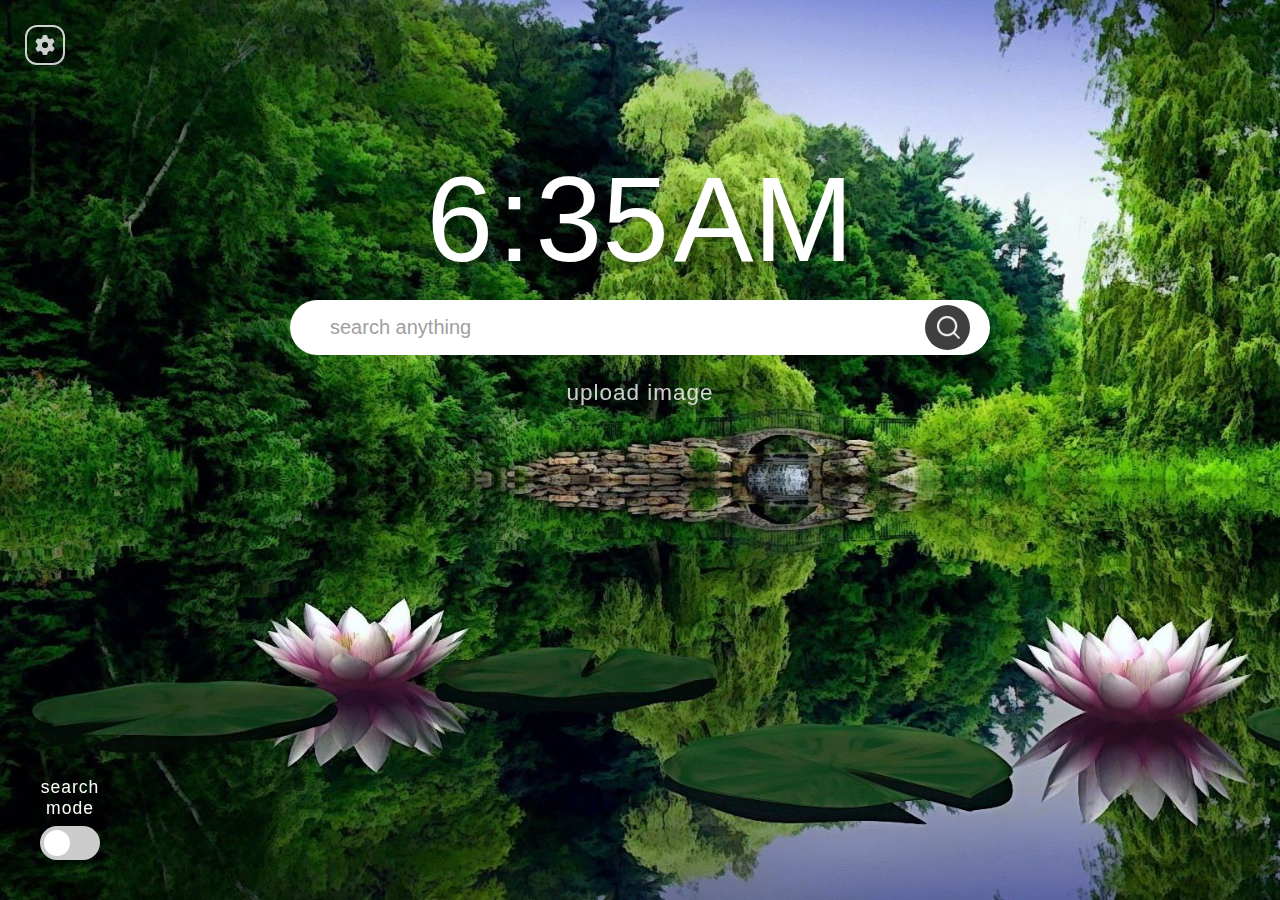
==== commit faaf164a: "Remove the feedback button" ====
--- a/index.html
+++ b/index.html
@@ -47,10 +47,6 @@
               <input type="checkbox" id="display-am-pm">
               <label>Display AM/PM</label><br>
             </div>
-          </div>
-          <div class="divider"></div>
-          <div class="feedback-section">
-            <a href="mailto:michael@michaelmcgarvey.com">Leave Feedback!</a>
           </div>
         </div>
       </div>
--- a/styles.css
+++ b/styles.css
@@ -256,9 +256,9 @@
   align-items: center;
   justify-content: center;
   left: -200px;
-  top: 0;
+  top: 100px;
   width: 10%;
-  height: 80%;
+  height: 55%;
   transition: left 0.5s ease-out;
   background-color: rgb(0, 0, 0, 0.15);
   border-radius: 0px 10px 10px 0px;
@@ -271,7 +271,6 @@
   flex-direction: column;
   width: 100%;
   height: 90%;
-  top: 10%;
   justify-content: center;
   align-items: center;
 }
@@ -386,35 +385,6 @@
   margin-top: 15%;
 }
 
-.feedback-section {
-  position: relative;
-  display: flex;
-  flex-direction: column;
-  width: 100%;
-  height: 100%;
-  justify-content: center;
-  align-items: center;
-}
-
-.feedback-section a {
-  background: #4e9caf;
-  padding: 10px;
-  text-align: center;
-  border-radius: 5px;
-  color: white;
-  font-weight: bold;
-  text-decoration: none;
-  transition: 0.3s ease-out;
-}
-
-.feedback-section a:hover {
-  background: #4990a1;
-}
-
-.feedback-section a:active {
-  background: #3e7b8a;
-}
-
 .divider {
   width: 80%;
   height: 2px;
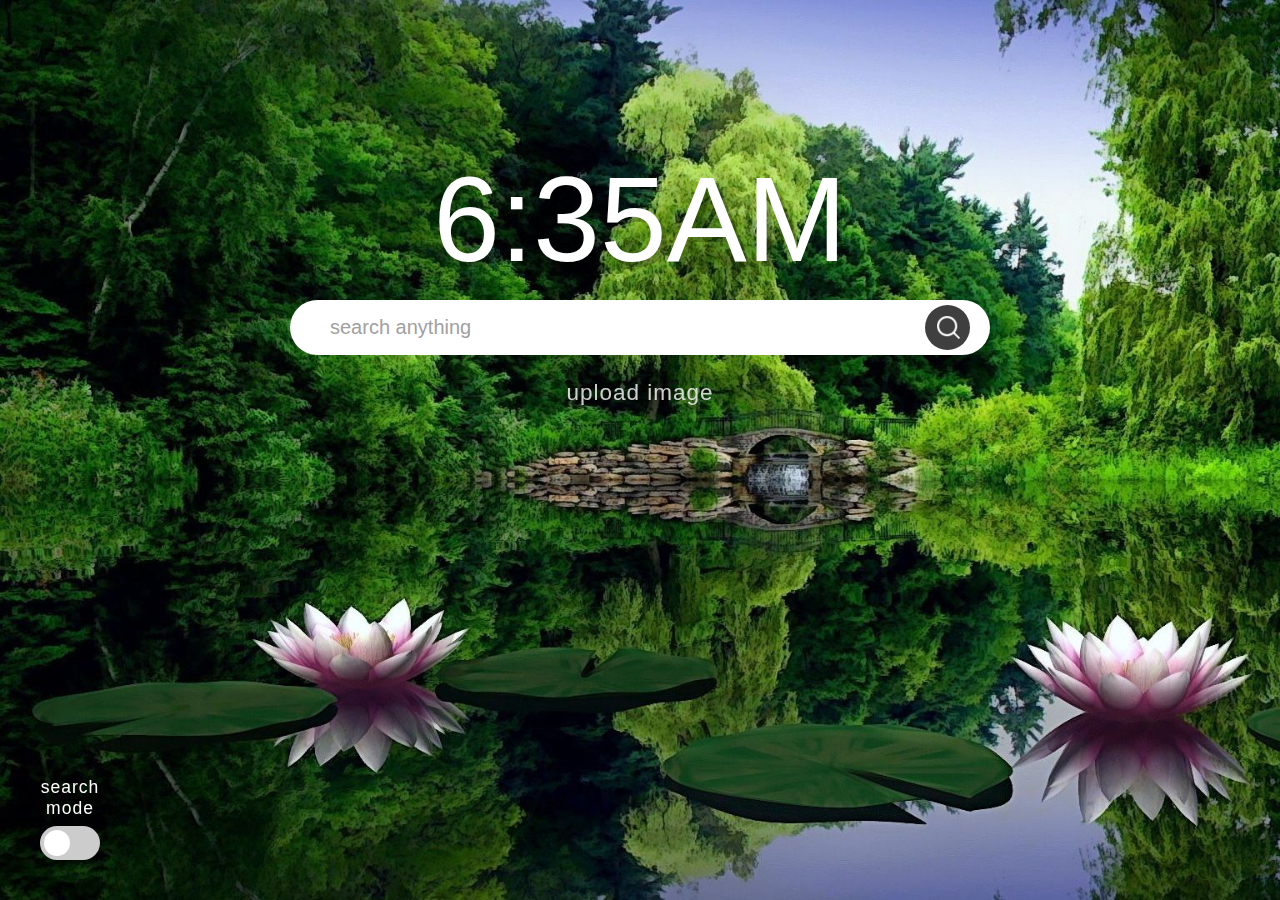
==== commit c089d7b4: "Remove the settings section" ====
--- a/index.html
+++ b/index.html
@@ -18,39 +18,6 @@
         <h2 id="switch-text"></h2>
       </label>
 
-      <!-- SETTINGS BUTTON -->
-      <div class="settings">
-        <button class="settings-button" id="brush">
-          <img class="button-image-settings" src="./images/gear.png"></i>
-        </button>
-      </div>
-
-      <!-- SETTINGS MENU -->
-      <div class="settings-menu">
-        <div class="settings-menu-container">
-          <!-- Colors section -->
-          <div class="colors-section">
-            <h1 id="text-color">Text Color</h1>
-            <button class="option"></button>
-            <button class="option selected"></button>
-            <input class="option" id="settings-color-picker" type="color">
-          </div>
-          <div class="divider"></div>
-          <!-- Time formatting section -->
-          <div class="time-section">
-            <h1 id="text-background">Time Formatting</h1>
-            <div>
-              <input type="checkbox" id="display-seconds">
-              <label>Display Seconds</label><br>
-            </div>
-            <div>
-              <input type="checkbox" id="display-am-pm">
-              <label>Display AM/PM</label><br>
-            </div>
-          </div>
-        </div>
-      </div>
-
       <!-- SEARCHING -->
       <div class="searching-background" id="searching-background">
         <label id="input-file-text" for="input-file">upload image</label>
@@ -59,10 +26,6 @@
           <span id="hours">00</span>
           <span id="time-separation">:</span>
           <span id="minutes">00</span>
-          <div id="seconds-container">
-            <span>:</span>
-            <span id="seconds">00</span>
-          </div>
           <span id="session">AM</span>
         </div>
 
--- a/styles.css
+++ b/styles.css
@@ -3,9 +3,9 @@
   margin: 0;
   padding: 0;
   font-family: "Poppins", sans-serif;
-  -webkit-user-select: none; /* Safari */
-  -ms-user-select: none; /* IE 10 and IE 11 */
-  user-select: none; /* Standard syntax */
+  -webkit-user-select: none;
+  -ms-user-select: none;
+  user-select: none;
 }
 
 /* Animations CSS */
@@ -190,246 +190,10 @@
   animation: slideDown 0.75s;
 }
 
-/* Settings CSS */
-.settings-container {
-  position: absolute;
-  left: 0;
-  top: 0;
-  width: 200px;
-  height: 550px;
-  background-color: rgb(0, 0, 0, 0.5);
-  z-index: 5;
-}
-
-.settings {
-  display: flex;
-  position: absolute;
-  left: 20px;
-  top: 20px;
-  width: 50px;
-  height: 50px;
-  justify-content: center;
-  align-items: center;
-  animation: slideDown 1.25s;
-  z-index: 10;
-  transition: left 0.5s ease-in-out;
-}
-
-.settings:hover + .settings-menu {
-  left: 0px;
-}
-
-.settings-button {
-  position: absolute;
-  font-size: 1px;
-  background-color: transparent;
-  border: 2px solid #fff;
-  padding: 8px;
-  border-radius: 30%;
-  opacity: 0.8;
-  transition: opacity 0.5s ease-out;
-  z-index: 5;
-}
-
-.settings-button:hover {
-  opacity: 1;
-}
-
-.settings-button:hover > .button-image-settings {
-  animation: rotation 5s infinite linear;
-}
-
-.settings-button:active {
-  background-color: rgb(133, 133, 133, 0.3);
-}
-
-.button-image-settings {
-  width: 20px;
-  height: 20px;
-  color: white;
-  filter: invert(100%);
-}
-
-/* Settings Menu CSS */
-.settings-menu {
-  position: absolute;
-  align-items: center;
-  justify-content: center;
-  left: -200px;
-  top: 100px;
-  width: 10%;
-  height: 55%;
-  transition: left 0.5s ease-out;
-  background-color: rgb(0, 0, 0, 0.15);
-  border-radius: 0px 10px 10px 0px;
-  z-index: 5;
-}
-
-.settings-menu-container {
-  position: relative;
-  display: flex;
-  flex-direction: column;
-  width: 100%;
-  height: 90%;
-  justify-content: center;
-  align-items: center;
-}
-
-.settings-menu:hover {
-  left: 0;
-}
-
-.colors-section {
-  position: relative;
-  display: flex;
-  flex-direction: column;
-  width: 100%;
-  height: 100%;
-  align-items: center;
-  justify-content: center;
-}
-
-.colors-section h1 {
-  position: relative;
-  color: white;
-  text-align: center;
-  font-size: 1.25vw;
-  letter-spacing: 3px;
-  margin-top: 15%;
-}
-
-.colors-section .option {
-  background-color: white;
-  color: black;
-  border: 2px solid #000000;
-  padding: 10%;
-  box-shadow: 4px 4px 0px rgb(0, 0, 0, 0.5);
-  border-radius: 10%;
-  opacity: 0.8;
-  z-index: 1000;
-  width: 50%;
-  margin: 10%;
-  transition: 0.3s ease-out;
-}
-
-.colors-section .option:hover {
-  opacity: 1;
-  cursor: pointer;
-  width: 55%;
-}
-
-.colors-section .option:hover:active {
-  background-color: rgb(197, 197, 197);
-}
-
-.colors-section .option:nth-child(2) {
-  background-color: #fff;
-  color: #fff;
-}
-
-.colors-section .option:nth-child(3) {
-  background-color: #000;
-  color: #000;
-}
-
-.colors-section .option:nth-child(4) {
-  background-color: #e02020;
-  color: #e02020;
-}
-
-.colors-section .option:nth-child(5) {
-  background-color: #6dd400;
-  color: #6dd400;
-}
-
-.colors-section .option:nth-child(6) {
-  background-color: #4a98f7;
-  color: #4a98f7;
-}
-
-.colors-section .option:nth-child(7) {
-  background-color: white;
-}
-
-.time-section {
-  position: relative;
-  display: flex;
-  flex-direction: column;
-  width: 100%;
-  height: 100%;
-  justify-content: baseline;
-  align-items: center;
-}
-
-.time-section div {
-  position: relative;
-  gap: 10px;
-  display: flex;
-  align-items: center;
-  top: 10px;
-  width: 100%;
-  left: 15px;
-  padding: 5px;
-}
-
-.time-section div label {
-  color: white;
-}
-
-.time-section h1 {
-  position: relative;
-  color: white;
-  text-align: center;
-  font-size: 1.25vw;
-  letter-spacing: 3px;
-  margin-top: 15%;
-}
-
-.divider {
-  width: 80%;
-  height: 2px;
-  background-color: rgb(170, 170, 170, 0.5);
-}
-
-/* Settings Arrows CSS */
-.settings-navigation {
-  position: absolute;
-  bottom: 0;
-  display: flex;
-  height: 10%;
-  width: 100%;
-  align-items: end;
-}
-
-.settings-navigation img {
-  width: 40%;
-  height: 50%;
-}
-
-#settings-next {
-  top: 2vw;
-  width: 50%;
-  font-size: 20px;
-  border-radius: 20px;
-  margin: 4%;
-  margin-bottom: 10%;
-  border: none;
-  opacity: 0.5;
-  transition: 0.3s ease-out;
-}
-
-#settings-next:hover {
-  cursor: pointer;
-  opacity: 1;
-}
-
-#settings-next:hover:active {
-  background-color: rgb(197, 197, 197);
-}
-
 /* Digital clock CSS */
 .time-container {
   position: absolute;
+  display: flex;
   top: 150px;
   animation: slideDown 1s;
 }
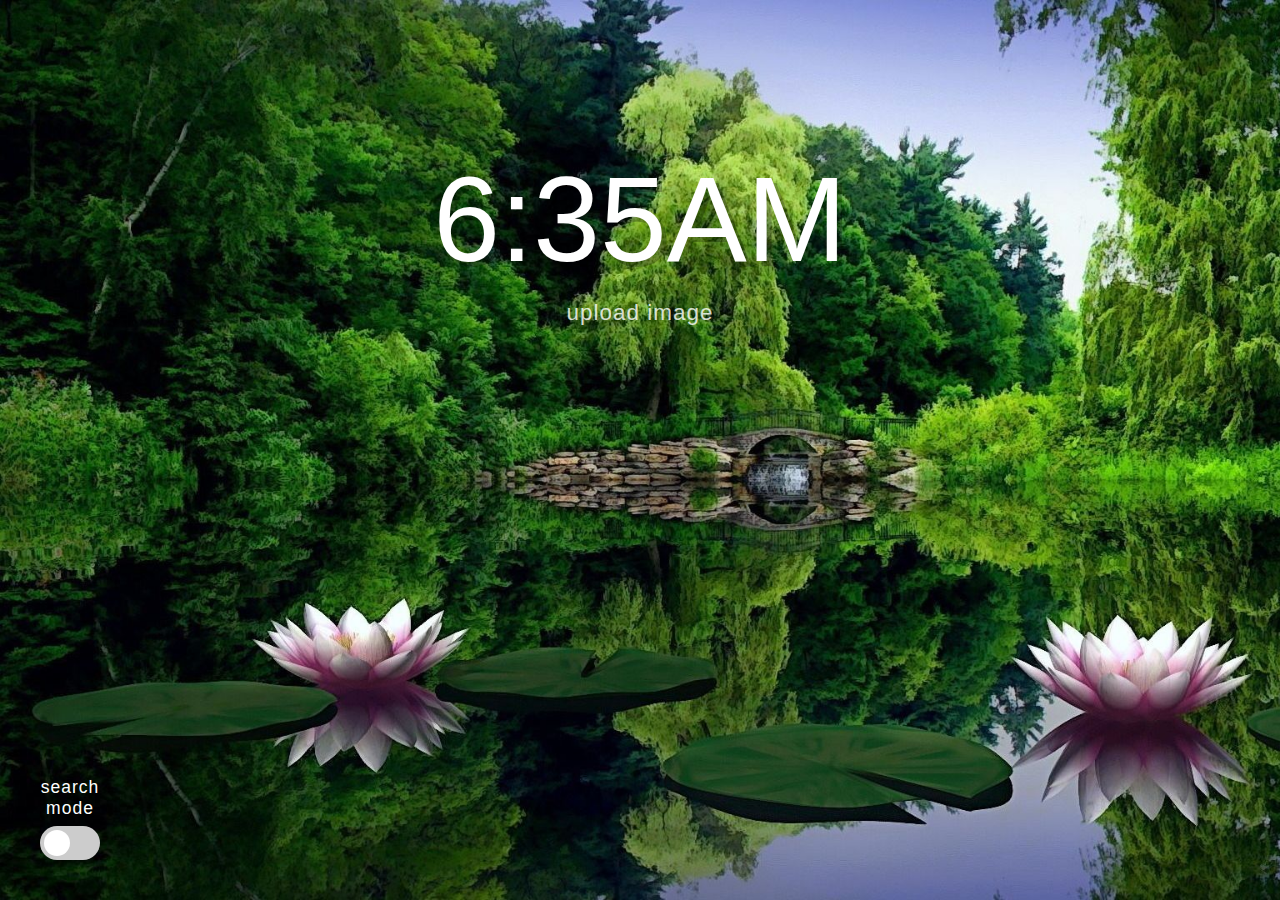
==== commit 5337d065: "Remove the search bar" ====
--- a/index.html
+++ b/index.html
@@ -18,8 +18,8 @@
         <h2 id="switch-text"></h2>
       </label>
 
-      <!-- SEARCHING -->
-      <div class="searching-background" id="searching-background">
+      <!-- TIME -->
+      <div class="time-background" id="time-background">
         <label id="input-file-text" for="input-file">upload image</label>
         <input type="file" id="input-file" accept="image/jpeg, image/png, image/jpg, image/webp, image/jfif">
         <div class="time-container">
@@ -28,11 +28,6 @@
           <span id="minutes">00</span>
           <span id="session">AM</span>
         </div>
-
-        <form action="https://www.google.com/search" autocomplete="off" method="get" class="search-bar">
-          <input type="text" placeholder="search anything" name="q">
-          <button type="submit"><img src="./images/search.png" alt=""></button>
-        </form> 
       </div>
 
       <!-- DRAWING -->
--- a/styles.css
+++ b/styles.css
@@ -88,7 +88,7 @@
 #input-file-text {
   color: white;
   position: absolute;
-  top: 380px;
+  top: 300px;
   font-size: 22.5px;
   opacity: 0.8;
   transition: opacity 0.5s ease-out;
@@ -178,7 +178,7 @@
 }
 
 /* SEARCHING CSS */
-.searching-background {
+.time-background {
   display: flex;
   position: relative;
   background-color: transparent;
@@ -202,48 +202,6 @@
   color: white;
   font-size: 120px;
   text-shadow: 5px 5px 0vw rgb(0, 0, 0, 0.25);
-}
-
-/* Search bar CSS */
-.search-bar {
-  display: flex;
-  position: absolute;
-  align-items: center;
-  top: 300px;
-  max-height: 55px;
-  max-width: 700px;
-  width: 100%;
-  border-radius: 60px;
-  padding: 10px 20px;
-  background: rgb(255, 255, 255, 1);
-  backdrop-filter: blur(4px) saturate(180%);
-}
-
-.search-bar input {
-  background: transparent;
-  flex: 1;
-  border: 0;
-  outline: none;
-  padding: 24px 20px;
-  font-size: 20px;
-  color: #a0a0a0;
-}
-
-::placeholder {
-  color: #a0a0a0;
-}
-
-.search-bar button img {
-  width: 25px;
-}
-
-.search-bar button {
-  border: 0;
-  border-radius: 50%;
-  width: 45px;
-  height: 45px;
-  background: #3f3f3f;
-  cursor: pointer;
 }
 
 /* DRAWING CSS */
